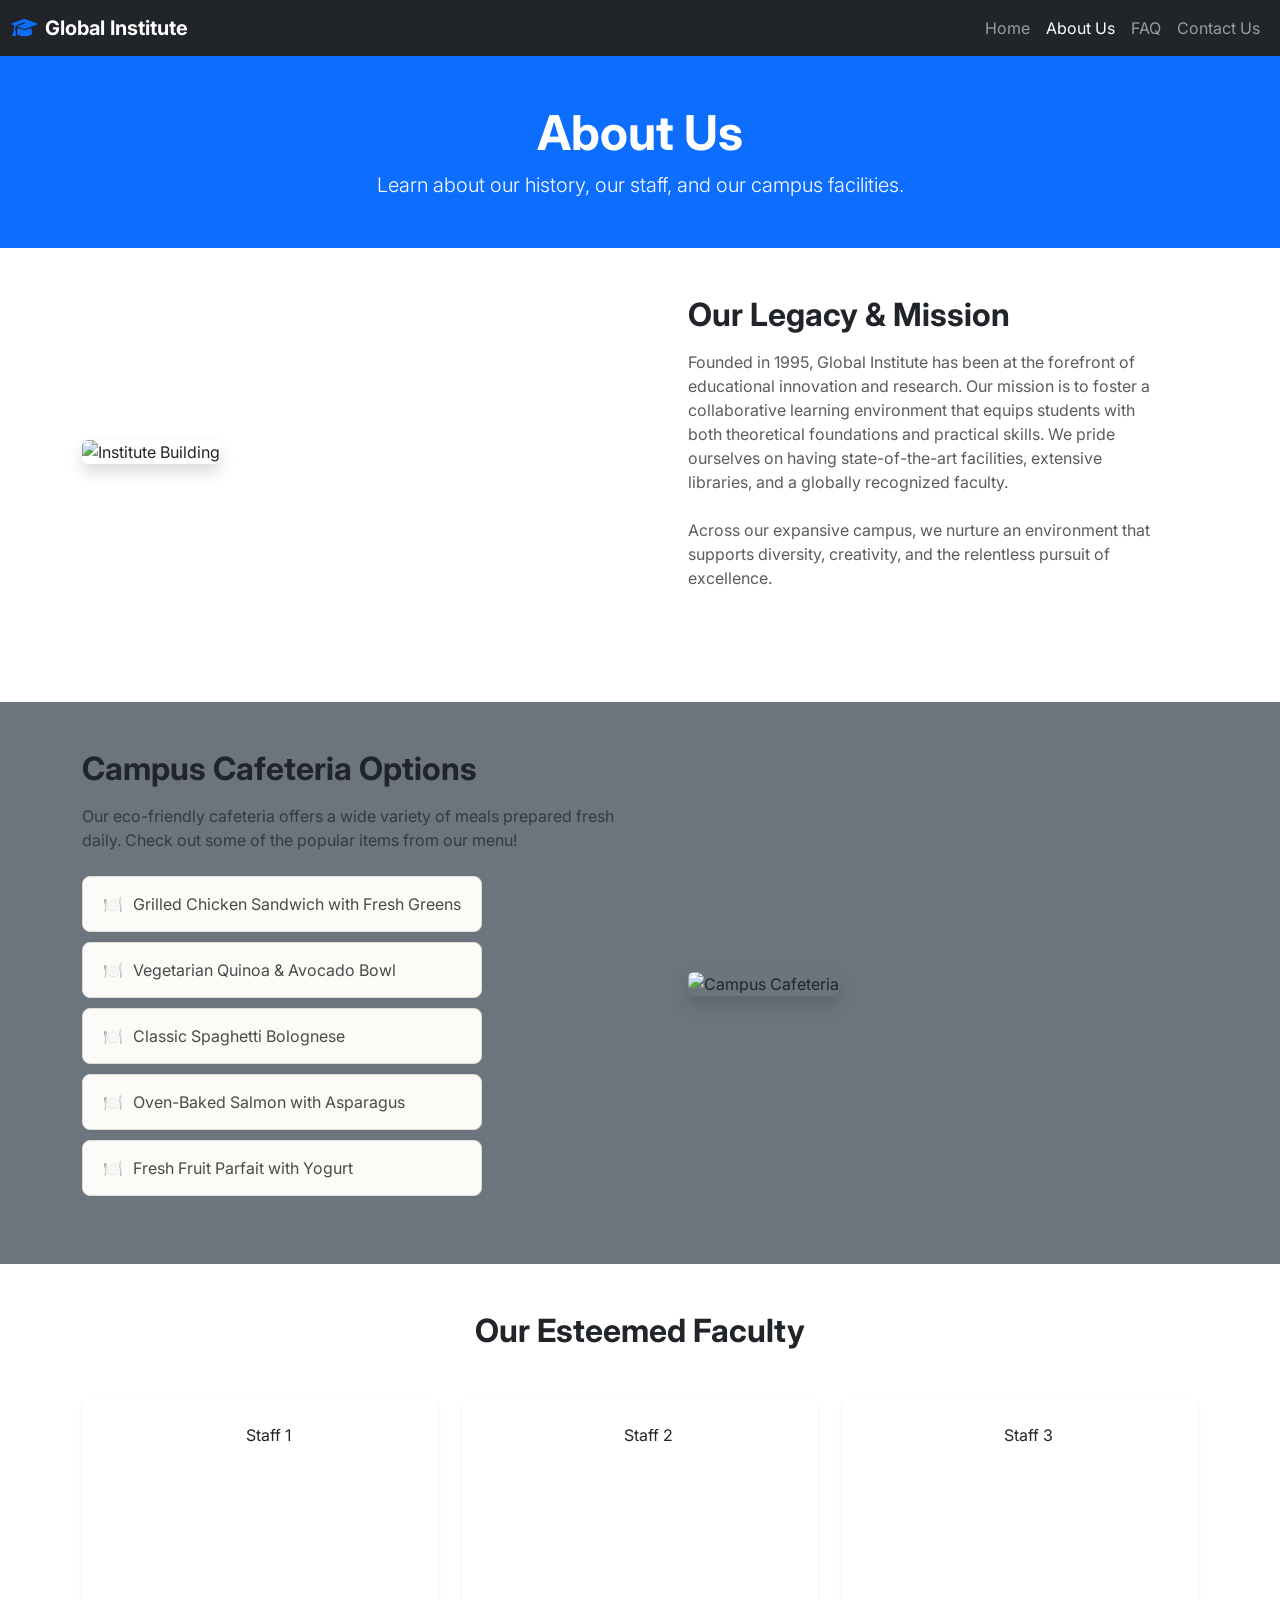
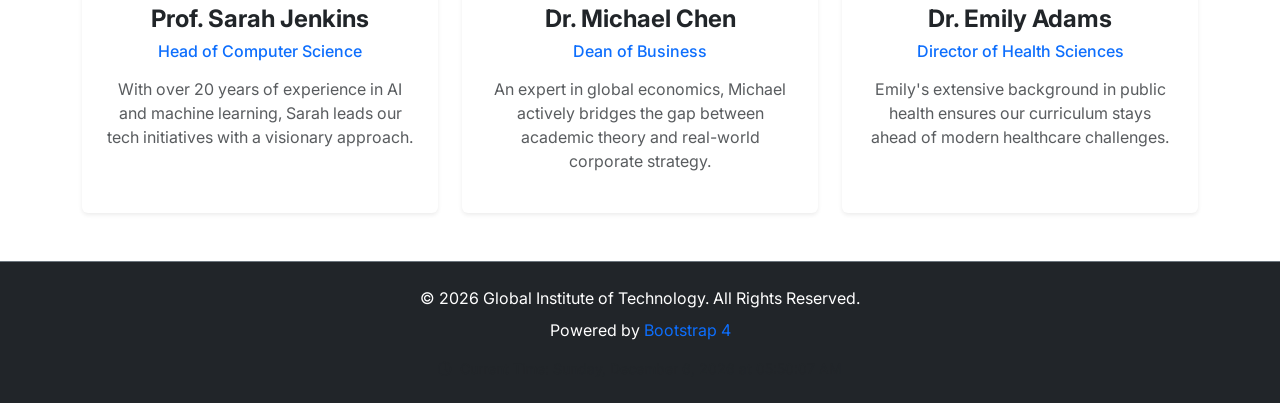
==== about.html @ 992102ea "project done" ====
<!DOCTYPE html>
<html lang="en">
<head>
    <meta charset="UTF-8">
    <meta name="viewport" content="width=device-width, initial-scale=1.0">
    <title>About Us | Global Institute of Technology</title>
    <!-- Bootstrap CSS -->
    <link href="https://cdn.jsdelivr.net/npm/bootstrap@5.3.2/dist/css/bootstrap.min.css" rel="stylesheet">
    <!-- FontAwesome for Icons -->
    <link rel="stylesheet" href="https://cdnjs.cloudflare.com/ajax/libs/font-awesome/6.4.2/css/all.min.css">
    <!-- Custom CSS -->
    <link rel="stylesheet" href="assets/css/style.css">
</head>
<body>

    <!-- Navigation Menu -->
    <nav class="navbar navbar-expand-lg navbar-dark bg-dark">
        <div class="container-fluid">
            <a class="navbar-brand fw-bold" href="index.html">
                <i class="fa-solid fa-graduation-cap me-2 text-primary"></i>Global Institute
            </a>
            <button class="navbar-toggler" type="button" data-bs-toggle="collapse" data-bs-target="#mainNav" aria-controls="mainNav" aria-expanded="false" aria-label="Toggle navigation">
                <span class="navbar-toggler-icon"></span>
            </button>
            <div class="collapse navbar-collapse" id="mainNav">
                <ul class="navbar-nav ms-auto mb-2 mb-lg-0">
                    <li class="nav-item">
                        <a class="nav-link" href="index.html">Home</a>
                    </li>
                    <li class="nav-item">
                        <a class="nav-link active" href="about.html">About Us</a>
                    </li>
                    <li class="nav-item">
                        <a class="nav-link" href="faq.html">FAQ</a>
                    </li>
                    <li class="nav-item">
                        <a class="nav-link" href="contact.html">Contact Us</a>
                    </li>
                </ul>
            </div>
        </div>
    </nav>

    <main>
        <!-- Page Header -->
        <div class="bg-primary text-white py-5 text-center">
            <div class="container">
                <h1 class="display-5 fw-bold">About Us</h1>
                <p class="lead mb-0">Learn about our history, our staff, and our campus facilities.</p>
            </div>
        </div>

        <!-- About Institute Section -->
        <section class="py-5">
            <div class="container">
                <div class="row align-items-center mb-5">
                    <div class="col-lg-6 mb-4 mb-lg-0">
                        <img src="https://images.unsplash.com/photo-1541829070764-84a7d30dd3f3?ixlib=rb-4.0.3&auto=format&fit=crop&w=800&q=80" alt="Institute Building" class="img-fluid rounded shadow">
                    </div>
                    <div class="col-lg-6 px-lg-5">
                        <h2 class="fw-bold mb-3">Our Legacy & Mission</h2>
                        <p class="text-muted mb-4">
                            Founded in 1995, Global Institute has been at the forefront of educational innovation and research. 
                            Our mission is to foster a collaborative learning environment that equips students with both theoretical 
                            foundations and practical skills. We pride ourselves on having state-of-the-art facilities, extensive 
                            libraries, and a globally recognized faculty.
                        </p>
                        <p class="text-muted">
                            Across our expansive campus, we nurture an environment that supports diversity, creativity, and the relentless 
                            pursuit of excellence.
                        </p>
                    </div>
                </div>
            </div>
        </section>

        <!-- Cafeteria & Custom CSS Food List -->
        <section class="py-5 bg-secondary">
            <div class="container">
                <div class="row align-items-center">
                    <div class="col-lg-6 px-lg-5 order-lg-2 mb-4 mb-lg-0">
                        <img src="https://images.unsplash.com/photo-1555939594-58d7cb561ad1?ixlib=rb-4.0.3&auto=format&fit=crop&w=800&q=80" alt="Campus Cafeteria" class="img-fluid rounded shadow">
                    </div>
                    <div class="col-lg-6 order-lg-1">
                        <h2 class="fw-bold mb-3">Campus Cafeteria Options</h2>
                        <p class="text-muted mb-4">
                            Our eco-friendly cafeteria offers a wide variety of meals prepared fresh daily. Check out some of the popular items from our menu!
                        </p>
                        <!-- Unordered List of Food Items without framework assistance -->
                        <ul class="food-list">
                            <li>Grilled Chicken Sandwich with Fresh Greens</li>
                            <li>Vegetarian Quinoa & Avocado Bowl</li>
                            <li>Classic Spaghetti Bolognese</li>
                            <li>Oven-Baked Salmon with Asparagus</li>
                            <li>Fresh Fruit Parfait with Yogurt</li>
                        </ul>
                    </div>
                </div>
            </div>
        </section>

        <!-- Staff Profiles Section -->
        <section class="py-5">
            <div class="container">
                <h2 class="text-center fw-bold mb-5">Our Esteemed Faculty</h2>
                <div class="row g-4 text-center">
                    <!-- Staff 1 -->
                    <div class="col-md-4">
                        <div class="card h-100 border-0 shadow-sm py-4">
                            <img src="https://images.unsplash.com/photo-1573496359142-b8d87734a5a2?ixlib=rb-4.0.3&auto=format&fit=crop&w=300&q=80" alt="Staff 1" class="rounded-circle mx-auto mb-3" style="width: 150px; height: 150px; object-fit: cover;">
                            <div class="card-body">
                                <h4 class="card-title fw-bold">Prof. Sarah Jenkins</h4>
                                <h6 class="text-primary mb-3">Head of Computer Science</h6>
                                <p class="card-text text-muted px-2">With over 20 years of experience in AI and machine learning, Sarah leads our tech initiatives with a visionary approach.</p>
                            </div>
                        </div>
                    </div>
                    <!-- Staff 2 -->
                    <div class="col-md-4">
                        <div class="card h-100 border-0 shadow-sm py-4">
                            <img src="https://images.unsplash.com/photo-1564564321837-a57b7070ac4f?ixlib=rb-4.0.3&auto=format&fit=crop&w=300&q=80" alt="Staff 2" class="rounded-circle mx-auto mb-3" style="width: 150px; height: 150px; object-fit: cover;">
                            <div class="card-body">
                                <h4 class="card-title fw-bold">Dr. Michael Chen</h4>
                                <h6 class="text-primary mb-3">Dean of Business</h6>
                                <p class="card-text text-muted px-2">An expert in global economics, Michael actively bridges the gap between academic theory and real-world corporate strategy.</p>
                            </div>
                        </div>
                    </div>
                    <!-- Staff 3 -->
                    <div class="col-md-4">
                        <div class="card h-100 border-0 shadow-sm py-4">
                            <img src="https://images.unsplash.com/photo-1580820267682-426da823d514?ixlib=rb-4.0.3&auto=format&fit=crop&w=300&q=80" alt="Staff 3" class="rounded-circle mx-auto mb-3" style="width: 150px; height: 150px; object-fit: cover;">
                            <div class="card-body">
                                <h4 class="card-title fw-bold">Dr. Emily Adams</h4>
                                <h6 class="text-primary mb-3">Director of Health Sciences</h6>
                                <p class="card-text text-muted px-2">Emily's extensive background in public health ensures our curriculum stays ahead of modern healthcare challenges.</p>
                            </div>
                        </div>
                    </div>
                </div>
            </div>
        </section>
    </main>

    <!-- Footer -->
    <footer class="bg-dark text-white py-4 mt-auto border-top border-secondary">
        <div class="container text-center">
            <p class="mb-2">&copy; 2026 Global Institute of Technology. All Rights Reserved.</p>
            <p class="mb-2">Powered by <a href="" target="_blank" class="text-primary text-decoration-none">Bootstrap 4</a></p>
            <div class="mt-3 text-muted small">
                <i class="fa-regular fa-clock me-1"></i> Current Time: <span id="current-datetime"></span>
            </div>
        </div>
    </footer>

    <!-- Bootstrap Bundle -->
    <script src="https://cdn.jsdelivr.net/npm/bootstrap@5.3.2/dist/js/bootstrap.bundle.min.js"></script>
    <script src="assets/js/main.js"></script>
</body>
</html>
---- assets/css/style.css ----
/* Google Fonts */
@import url('https://fonts.googleapis.com/css2?family=Inter:wght@300;400;500;600;700&display=swap');

:root {
  --primary-color: #0d6efd;
  --primary-hover: #0b5ed7;
  --secondary-color: #f8f9fa;
  --text-dark: #212529;
  --text-muted: #6c757d;
  --transition-speed: 0.3s;
}

body {
  font-family: 'Inter', sans-serif;
  color: var(--text-dark);
  display: flex;
  flex-direction: column;
  min-height: 100vh;
}

main {
  flex: 1;
}

/* Navbar Hover Effect */
.navbar-nav .nav-link {
  position: relative;
  transition: color var(--transition-speed);
}

.navbar-nav .nav-link::after {
  content: '';
  position: absolute;
  width: 0;
  height: 2px;
  display: block;
  margin-top: 5px;
  right: 0;
  background: var(--primary-color);
  transition: width var(--transition-speed) ease;
}

.navbar-nav .nav-link:hover::after {
  width: 100%;
  left: 0;
  background: var(--primary-color);
}

/* Hero Banner */
.hero-banner {
  background: linear-gradient(rgba(0,0,0,0.6), rgba(0,0,0,0.6)), url('https://images.unsplash.com/photo-1523050854058-8df90110c9f1?ixlib=rb-4.0.3&auto=format&fit=crop&w=1920&q=80') no-repeat center center/cover;
  color: white;
  padding: 120px 0;
  text-align: center;
}

/* Cards Hover effects */
.card {
  transition: transform var(--transition-speed), box-shadow var(--transition-speed);
  border: none;
  box-shadow: 0 4px 6px rgba(0,0,0,0.05);
}

.card:hover {
  transform: translateY(-5px);
  box-shadow: 0 10px 20px rgba(0,0,0,0.1);
}

/* Gallery Images */
.gallery-img {
  width: 100%;
  height: 250px;
  object-fit: cover;
  border-radius: 8px;
  transition: transform var(--transition-speed);
}
.gallery-item {
  overflow: hidden;
  border-radius: 8px;
}
.gallery-item:hover .gallery-img {
  transform: scale(1.05);
}

/* Custom Unordered List (Food Items) - Without Framework Help */
.food-list {
  list-style-type: none;
  padding: 0;
  margin: 20px 0;
  max-width: 400px;
}

.food-list li {
  background-color: #fdfbf7;
  border: 1px solid #e0dcd3;
  border-radius: 8px;
  padding: 15px 20px;
  margin-bottom: 10px;
  font-size: 16px;
  color: #4a4a4a;
  transition: all 0.3s ease-in-out;
  cursor: pointer;
  position: relative;
  overflow: hidden;
}

.food-list li::before {
  content: '🍽️';
  margin-right: 10px;
}

.food-list li:hover {
  background-color: #ffe8cc;
  border-color: #ffa94d;
  color: #d9480f;
  transform: translateX(5px);
  box-shadow: 2px 4px 8px rgba(0, 0, 0, 0.05);
}

/* FAQ Styles */
.faq-container {
  max-width: 800px;
  margin: 0 auto;
}

.faq-item {
  background-color: #fff;
  border: 1px solid #e5e7eb;
  border-radius: 8px;
  margin-bottom: 15px;
  overflow: hidden;
}

.faq-question {
  width: 100%;
  text-align: left;
  padding: 20px;
  font-size: 1.1rem;
  font-weight: 600;
  background: none;
  border: none;
  cursor: pointer;
  display: flex;
  justify-content: space-between;
  align-items: center;
  transition: background-color 0.2s;
}

.faq-question:hover {
  background-color: #f8f9fa;
}

.faq-icon {
  transition: transform 0.3s ease;
}

.faq-item.active .faq-icon {
  transform: rotate(180deg);
}

.faq-answer {
  max-height: 0;
  overflow: hidden;
  transition: max-height 0.4s ease;
}

.faq-answer-content {
  padding: 0 20px 20px;
  color: var(--text-muted);
}
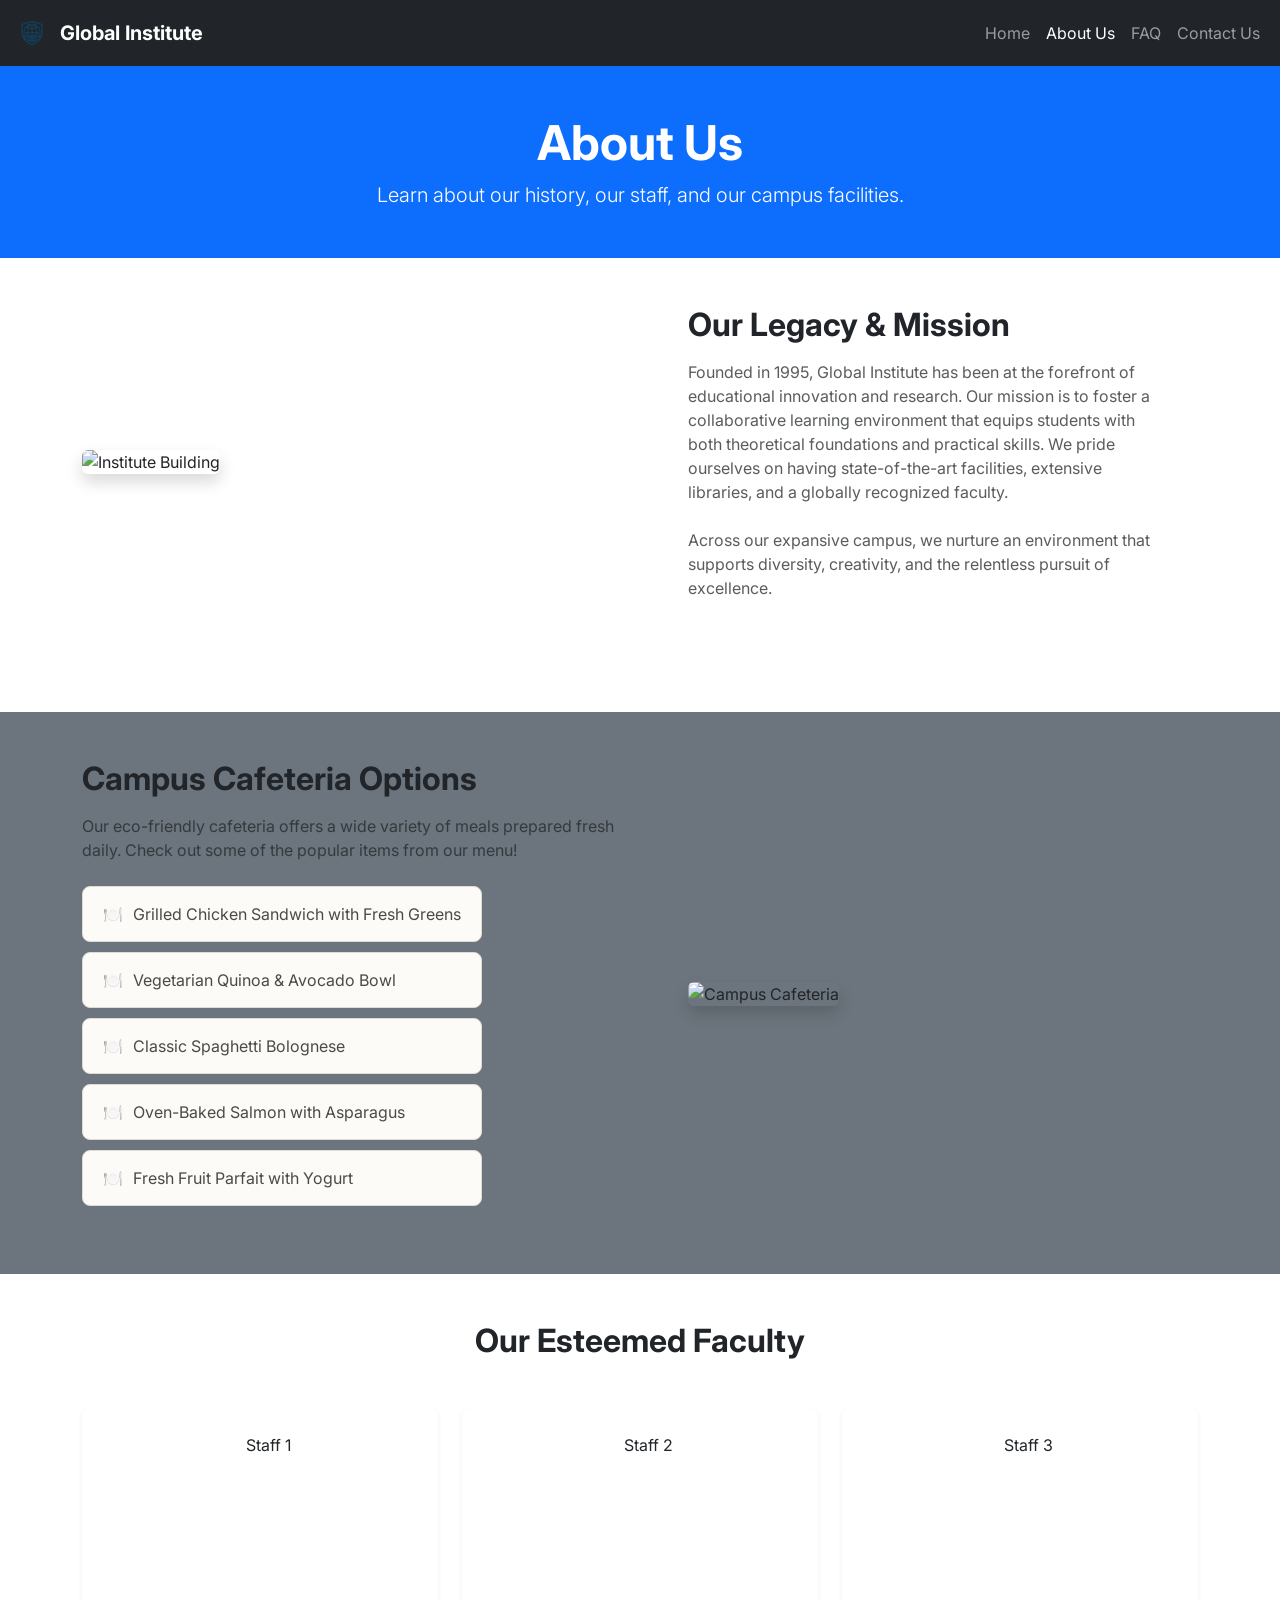
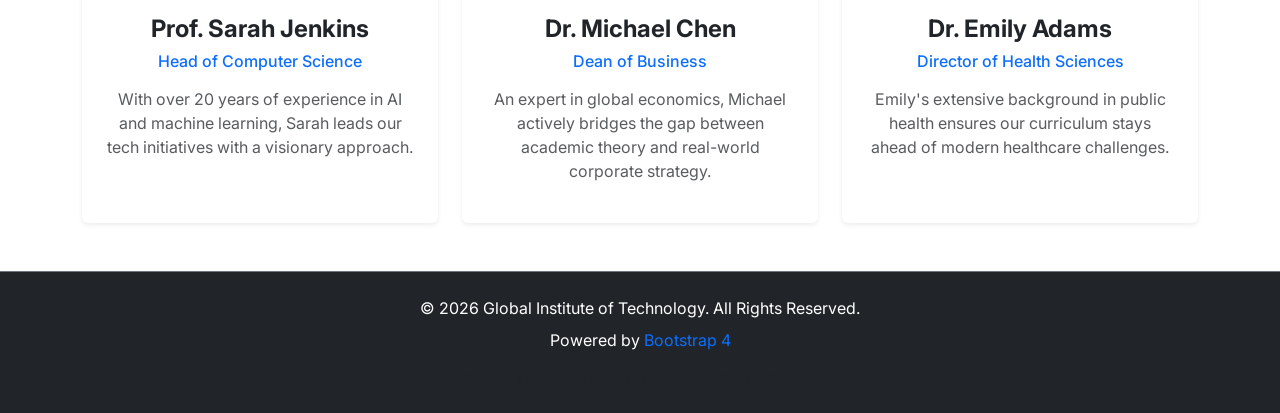
==== commit 3a47588e: "project done" ====
--- a/about.html
+++ b/about.html
@@ -16,8 +16,9 @@
     <!-- Navigation Menu -->
     <nav class="navbar navbar-expand-lg navbar-dark bg-dark">
         <div class="container-fluid">
-            <a class="navbar-brand fw-bold" href="index.html">
-                <i class="fa-solid fa-graduation-cap me-2 text-primary"></i>Global Institute
+            <a class="navbar-brand fw-bold d-flex align-items-center" href="index.html">
+                <img src="assets/img/logo.png" alt="Global Institute Logo" class="me-2" style="width: 40px; height: 40px; object-fit: contain;">
+                Global Institute
             </a>
             <button class="navbar-toggler" type="button" data-bs-toggle="collapse" data-bs-target="#mainNav" aria-controls="mainNav" aria-expanded="false" aria-label="Toggle navigation">
                 <span class="navbar-toggler-icon"></span>
--- a/assets/css/style.css
+++ b/assets/css/style.css
@@ -48,7 +48,7 @@
 
 /* Hero Banner */
 .hero-banner {
-  background: linear-gradient(rgba(0,0,0,0.6), rgba(0,0,0,0.6)), url('https://images.unsplash.com/photo-1523050854058-8df90110c9f1?ixlib=rb-4.0.3&auto=format&fit=crop&w=1920&q=80') no-repeat center center/cover;
+  background: linear-gradient(rgba(0,0,0,0.6), rgba(0,0,0,0.6)), url('../img/hero-banner.png') no-repeat center center/cover;
   color: white;
   padding: 120px 0;
   text-align: center;
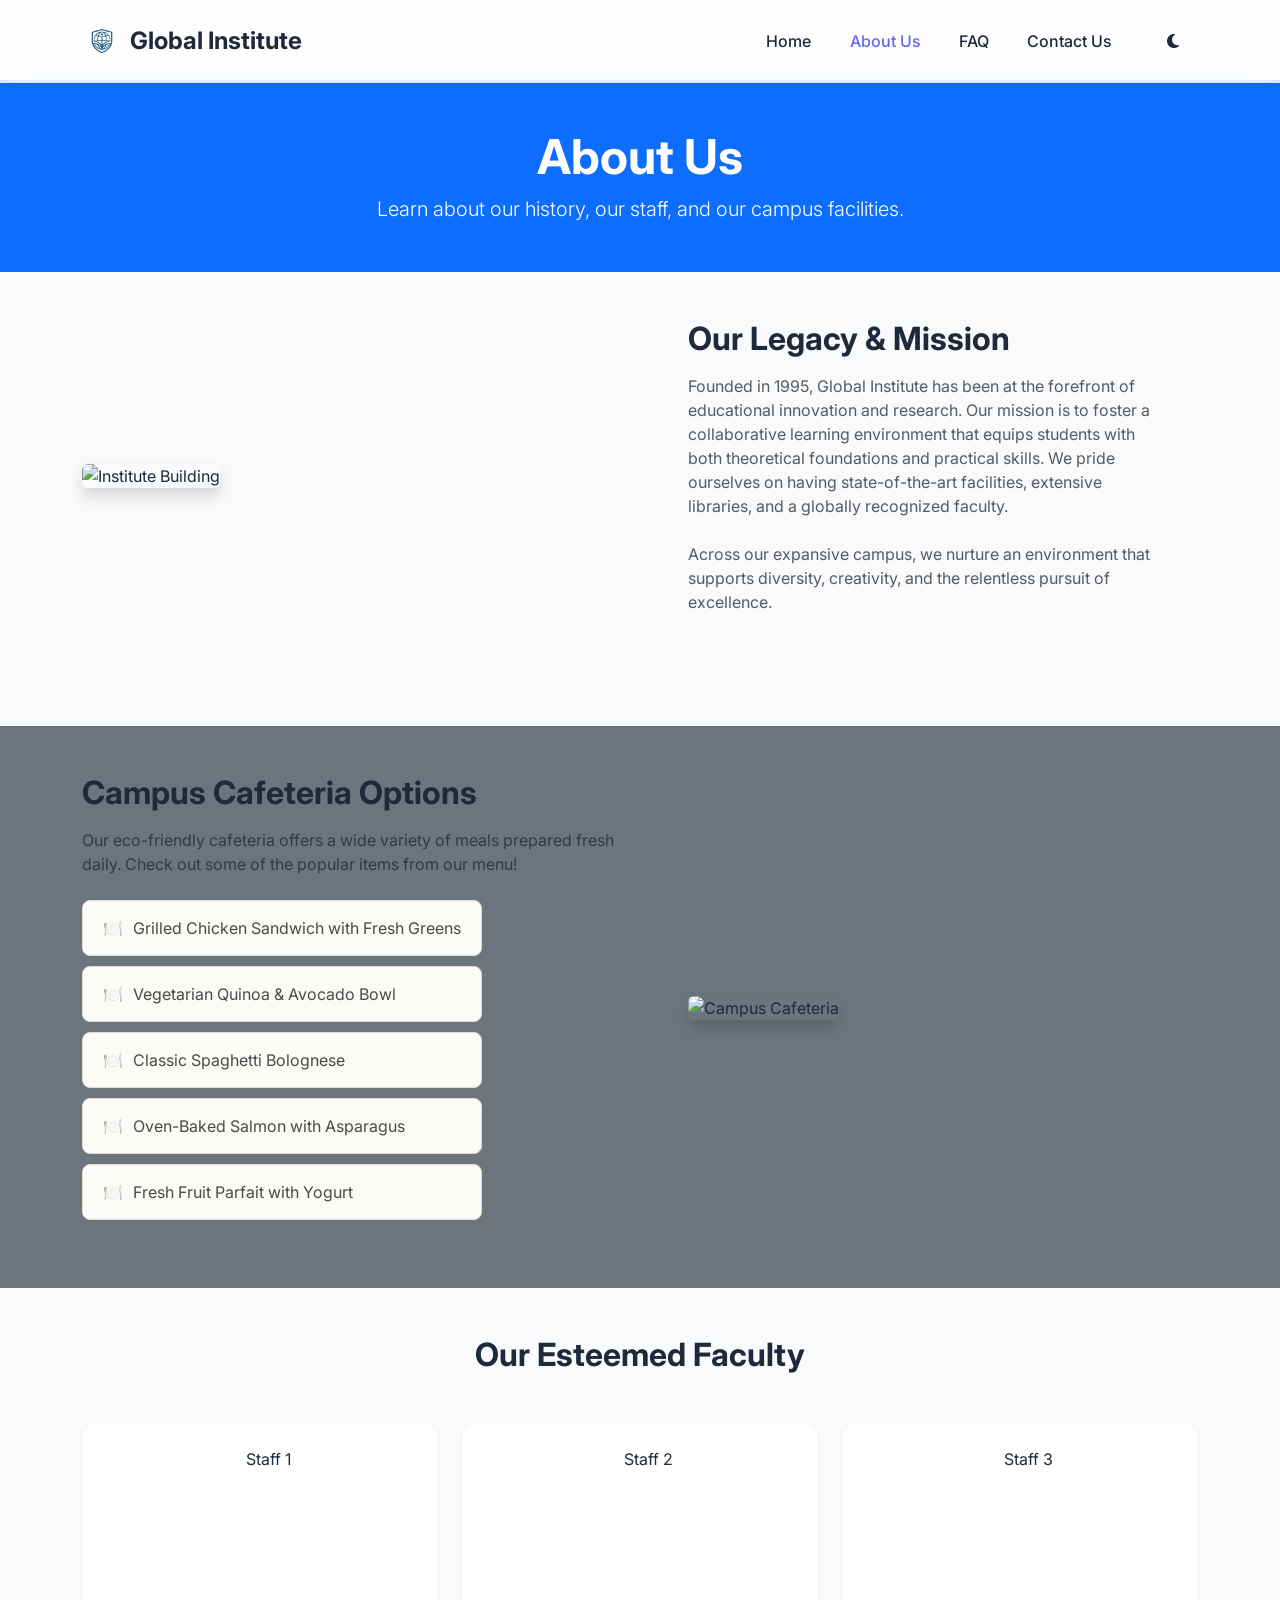
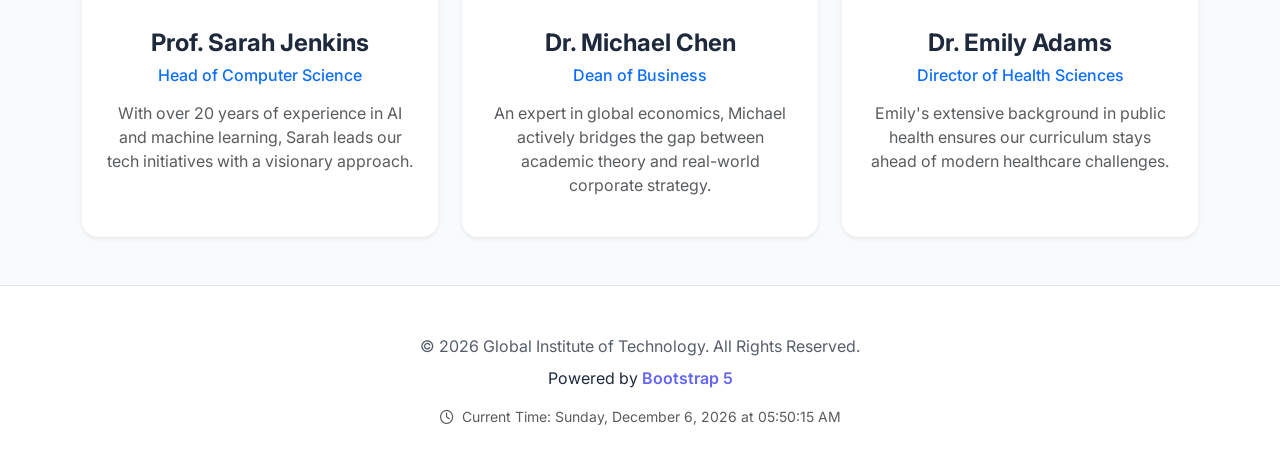
==== commit 155fd95d: "feat: implement glassmorphic navigation, dark mode toggle, and hero carousel with new assets" ====
--- a/about.html
+++ b/about.html
@@ -14,17 +14,18 @@
 <body>
 
     <!-- Navigation Menu -->
-    <nav class="navbar navbar-expand-lg navbar-dark bg-dark">
-        <div class="container-fluid">
+    <!-- Navigation Menu (Glassmorphic) -->
+    <nav class="navbar navbar-expand-lg fixed-top shadow-sm">
+        <div class="container">
             <a class="navbar-brand fw-bold d-flex align-items-center" href="index.html">
                 <img src="assets/img/logo.png" alt="Global Institute Logo" class="me-2" style="width: 40px; height: 40px; object-fit: contain;">
-                Global Institute
+                <span>Global Institute</span>
             </a>
-            <button class="navbar-toggler" type="button" data-bs-toggle="collapse" data-bs-target="#mainNav" aria-controls="mainNav" aria-expanded="false" aria-label="Toggle navigation">
+            <button class="navbar-toggler border-0 shadow-none" type="button" data-bs-toggle="collapse" data-bs-target="#mainNav" aria-controls="mainNav" aria-expanded="false" aria-label="Toggle navigation">
                 <span class="navbar-toggler-icon"></span>
             </button>
             <div class="collapse navbar-collapse" id="mainNav">
-                <ul class="navbar-nav ms-auto mb-2 mb-lg-0">
+                <ul class="navbar-nav ms-auto align-items-center">
                     <li class="nav-item">
                         <a class="nav-link" href="index.html">Home</a>
                     </li>
@@ -36,6 +37,12 @@
                     </li>
                     <li class="nav-item">
                         <a class="nav-link" href="contact.html">Contact Us</a>
+                    </li>
+                    <!-- Dark Mode Toggle -->
+                    <li class="nav-item ms-lg-3">
+                        <button id="theme-toggle" class="btn btn-link nav-link text-decoration-none border-0" aria-label="Toggle Dark Mode">
+                            <i class="fas fa-moon"></i>
+                        </button>
                     </li>
                 </ul>
             </div>
@@ -144,10 +151,10 @@
     </main>
 
     <!-- Footer -->
-    <footer class="bg-dark text-white py-4 mt-auto border-top border-secondary">
+    <footer class="py-5 mt-auto">
         <div class="container text-center">
-            <p class="mb-2">&copy; 2026 Global Institute of Technology. All Rights Reserved.</p>
-            <p class="mb-2">Powered by <a href="" target="_blank" class="text-primary text-decoration-none">Bootstrap 4</a></p>
+            <p class="mb-2 opacity-75">&copy; 2026 Global Institute of Technology. All Rights Reserved.</p>
+            <p class="mb-2">Powered by <a href="https://getbootstrap.com/" target="_blank" class="footer-link">Bootstrap 5</a></p>
             <div class="mt-3 text-muted small">
                 <i class="fa-regular fa-clock me-1"></i> Current Time: <span id="current-datetime"></span>
             </div>
--- a/assets/css/style.css
+++ b/assets/css/style.css
@@ -1,25 +1,84 @@
 /* Google Fonts */
-@import url('https://fonts.googleapis.com/css2?family=Inter:wght@300;400;500;600;700&display=swap');
+@import url('https://fonts.googleapis.com/css2?family=Inter:wght@300;400;500;600;700&family=Dancing+Script:wght@700&display=swap');
 
 :root {
-  --primary-color: #0d6efd;
-  --primary-hover: #0b5ed7;
-  --secondary-color: #f8f9fa;
-  --text-dark: #212529;
-  --text-muted: #6c757d;
+  /* Light Mode Variables */
+  --primary-color: #6366f1;
+  --primary-hover: #4f46e5;
+  --secondary-bg: #f8fafc;
+  --card-bg: #ffffff;
+  --text-main: #1e293b;
+  --text-muted: #64748b;
+  --nav-bg: rgba(255, 255, 255, 0.8);
+  --border-color: #e2e8f0;
+  --accent-color: #f59e0b;
+  --shadow-sm: 0 4px 6px -1px rgb(0 0 0 / 0.1);
+  --shadow-md: 0 10px 15px -3px rgb(0 0 0 / 0.1);
   --transition-speed: 0.3s;
+}
+
+[data-theme="dark"] {
+  /* Dark Mode Variables */
+  --primary-color: #818cf8;
+  --primary-hover: #6366f1;
+  --secondary-bg: #0f172a;
+  --card-bg: #1e293b;
+  --text-main: #f1f5f9;
+  --text-muted: #94a3b8;
+  --nav-bg: rgba(15, 23, 42, 0.8);
+  --border-color: #334155;
+  --shadow-sm: 0 4px 6px -1px rgb(0 0 0 / 0.3);
+  --shadow-md: 0 10px 15px -3px rgb(0 0 0 / 0.5);
 }
 
 body {
   font-family: 'Inter', sans-serif;
-  color: var(--text-dark);
+  color: var(--text-main);
+  background-color: var(--secondary-bg);
+  transition: background-color var(--transition-speed), color var(--transition-speed);
   display: flex;
   flex-direction: column;
   min-height: 100vh;
+  padding-top: 80px; /* Space for fixed navbar */
 }
 
 main {
   flex: 1;
+}
+
+/* Glassmorphic Navbar */
+.navbar {
+  backdrop-filter: blur(12px);
+  -webkit-backdrop-filter: blur(12px);
+  background-color: var(--nav-bg) !important;
+  border-bottom: 1px solid var(--border-color);
+  transition: all var(--transition-speed);
+  padding: 1rem 0;
+}
+
+.navbar.scrolled {
+  padding: 0.7rem 0;
+  box-shadow: var(--shadow-md);
+}
+
+.navbar-brand {
+  color: var(--text-main) !important;
+  font-size: 1.5rem;
+}
+
+.navbar-nav .nav-link {
+  color: var(--text-main) !important;
+  font-weight: 500;
+  padding: 0.5rem 1.2rem !important;
+  transition: color var(--transition-speed);
+}
+
+.navbar-nav .nav-link.active {
+  color: var(--primary-color) !important;
+}
+
+.navbar-nav .nav-link:hover {
+  color: var(--primary-color) !important;
 }
 
 /* Navbar Hover Effect */
@@ -46,24 +105,75 @@
   background: var(--primary-color);
 }
 
-/* Hero Banner */
-.hero-banner {
-  background: linear-gradient(rgba(0,0,0,0.6), rgba(0,0,0,0.6)), url('../img/hero-banner.png') no-repeat center center/cover;
-  color: white;
-  padding: 120px 0;
-  text-align: center;
-}
-
-/* Cards Hover effects */
+/* Hero Carousel Styling */
+.carousel-img {
+  height: 600px;
+  object-fit: cover;
+}
+
+.carousel-item {
+  position: relative;
+}
+
+/* Dark overlay for text readability */
+.carousel-item::after {
+  content: "";
+  position: absolute;
+  top: 0;
+  left: 0;
+  width: 100%;
+  height: 100%;
+  background: linear-gradient(rgba(0,0,0,0.5), rgba(0,0,0,0.5));
+}
+
+.carousel-caption {
+  z-index: 10;
+  bottom: 25%;
+}
+
+@media (max-width: 768px) {
+  .carousel-img {
+    height: 400px;
+  }
+  .carousel-caption {
+    bottom: 15%;
+  }
+}
+
+/* Cards Styling */
 .card {
-  transition: transform var(--transition-speed), box-shadow var(--transition-speed);
-  border: none;
-  box-shadow: 0 4px 6px rgba(0,0,0,0.05);
+  background-color: var(--card-bg);
+  color: var(--text-main);
+  border: 1px solid var(--border-color);
+  border-radius: 16px;
+  overflow: hidden;
+  transition: transform var(--transition-speed), box-shadow var(--transition-speed), background-color var(--transition-speed);
 }
 
 .card:hover {
-  transform: translateY(-5px);
-  box-shadow: 0 10px 20px rgba(0,0,0,0.1);
+  transform: translateY(-8px);
+  box-shadow: var(--shadow-md);
+}
+
+.card-title {
+  color: var(--text-main);
+}
+
+.card-text {
+  color: var(--text-muted);
+}
+
+.btn-primary {
+  background-color: var(--primary-color);
+  border-color: var(--primary-color);
+  transition: all var(--transition-speed);
+}
+
+.btn-primary:hover {
+  background-color: var(--primary-hover);
+  border-color: var(--primary-hover);
+  transform: translateY(-2px);
+  box-shadow: 0 4px 12px rgba(99, 102, 241, 0.4);
 }
 
 /* Gallery Images */
@@ -71,12 +181,13 @@
   width: 100%;
   height: 250px;
   object-fit: cover;
-  border-radius: 8px;
+  border-radius: 12px;
   transition: transform var(--transition-speed);
 }
 .gallery-item {
   overflow: hidden;
-  border-radius: 8px;
+  border-radius: 12px;
+  border: 1px solid var(--border-color);
 }
 .gallery-item:hover .gallery-img {
   transform: scale(1.05);
@@ -124,11 +235,12 @@
 }
 
 .faq-item {
-  background-color: #fff;
-  border: 1px solid #e5e7eb;
-  border-radius: 8px;
+  background-color: var(--card-bg);
+  border: 1px solid var(--border-color);
+  border-radius: 12px;
   margin-bottom: 15px;
   overflow: hidden;
+  transition: background-color var(--transition-speed);
 }
 
 .faq-question {
@@ -139,6 +251,7 @@
   font-weight: 600;
   background: none;
   border: none;
+  color: var(--text-main);
   cursor: pointer;
   display: flex;
   justify-content: space-between;
@@ -147,11 +260,12 @@
 }
 
 .faq-question:hover {
-  background-color: #f8f9fa;
+  background-color: rgba(99, 102, 241, 0.05);
 }
 
 .faq-icon {
   transition: transform 0.3s ease;
+  color: var(--primary-color);
 }
 
 .faq-item.active .faq-icon {
@@ -168,3 +282,121 @@
   padding: 0 20px 20px;
   color: var(--text-muted);
 }
+
+/* Director Message Section */
+.director-section {
+  background-color: var(--card-bg);
+  border-radius: 20px;
+  padding: 60px;
+  box-shadow: var(--shadow-md);
+  position: relative;
+  overflow: hidden;
+  border: 1px solid var(--border-color);
+}
+
+.director-img-container {
+  position: relative;
+  display: inline-block;
+}
+
+.director-img-container::before {
+  content: "";
+  position: absolute;
+  top: -15px;
+  left: -15px;
+  width: 100%;
+  height: 100%;
+  border: 4px solid var(--primary-color);
+  border-radius: 15px;
+  z-index: 0;
+  opacity: 0.3;
+}
+
+.director-img {
+  width: 100%;
+  max-width: 350px;
+  height: 450px;
+  object-fit: cover;
+  object-position: top; /* Ensures the head isn't cut off */
+  border-radius: 15px;
+  position: relative;
+  z-index: 1;
+  box-shadow: 0 15px 35px rgba(0,0,0,0.1);
+}
+
+.quote-icon {
+  font-size: 5rem;
+  color: var(--primary-color);
+  opacity: 0.1;
+  position: absolute;
+  top: 10px;
+  right: 30px;
+}
+
+.director-content {
+  padding-left: 30px;
+}
+
+/* Form Styling */
+.form-control {
+  background-color: var(--secondary-bg);
+  border: 1px solid var(--border-color);
+  color: var(--text-main);
+  border-radius: 10px;
+  padding: 0.75rem 1rem;
+  transition: all var(--transition-speed);
+}
+
+.form-control:focus {
+  background-color: var(--card-bg);
+  color: var(--text-main);
+  border-color: var(--primary-color);
+  box-shadow: 0 0 0 0.25rem rgba(99, 102, 241, 0.25);
+}
+
+.form-label {
+  color: var(--text-main);
+}
+
+/* Footer Styling */
+footer {
+  background-color: var(--card-bg);
+  color: var(--text-main);
+  border-top: 1px solid var(--border-color);
+  transition: background-color var(--transition-speed), color var(--transition-speed);
+}
+
+.footer-link {
+  color: var(--primary-color);
+  text-decoration: none;
+  font-weight: 600;
+}
+
+.footer-link:hover {
+  text-decoration: underline;
+}
+
+.director-signature {
+  font-family: 'Dancing Script', cursive; /* I should add this font or just use a nice serif */
+  font-size: 1.5rem;
+  color: var(--primary-color);
+  margin-top: 20px;
+}
+
+@media (max-width: 768px) {
+  .director-section {
+    padding: 40px 20px;
+    text-align: center;
+  }
+  .director-img {
+    height: 350px;
+    margin-bottom: 40px;
+  }
+  .director-content {
+    padding-left: 0;
+  }
+  .quote-icon {
+    display: none;
+  }
+}
+
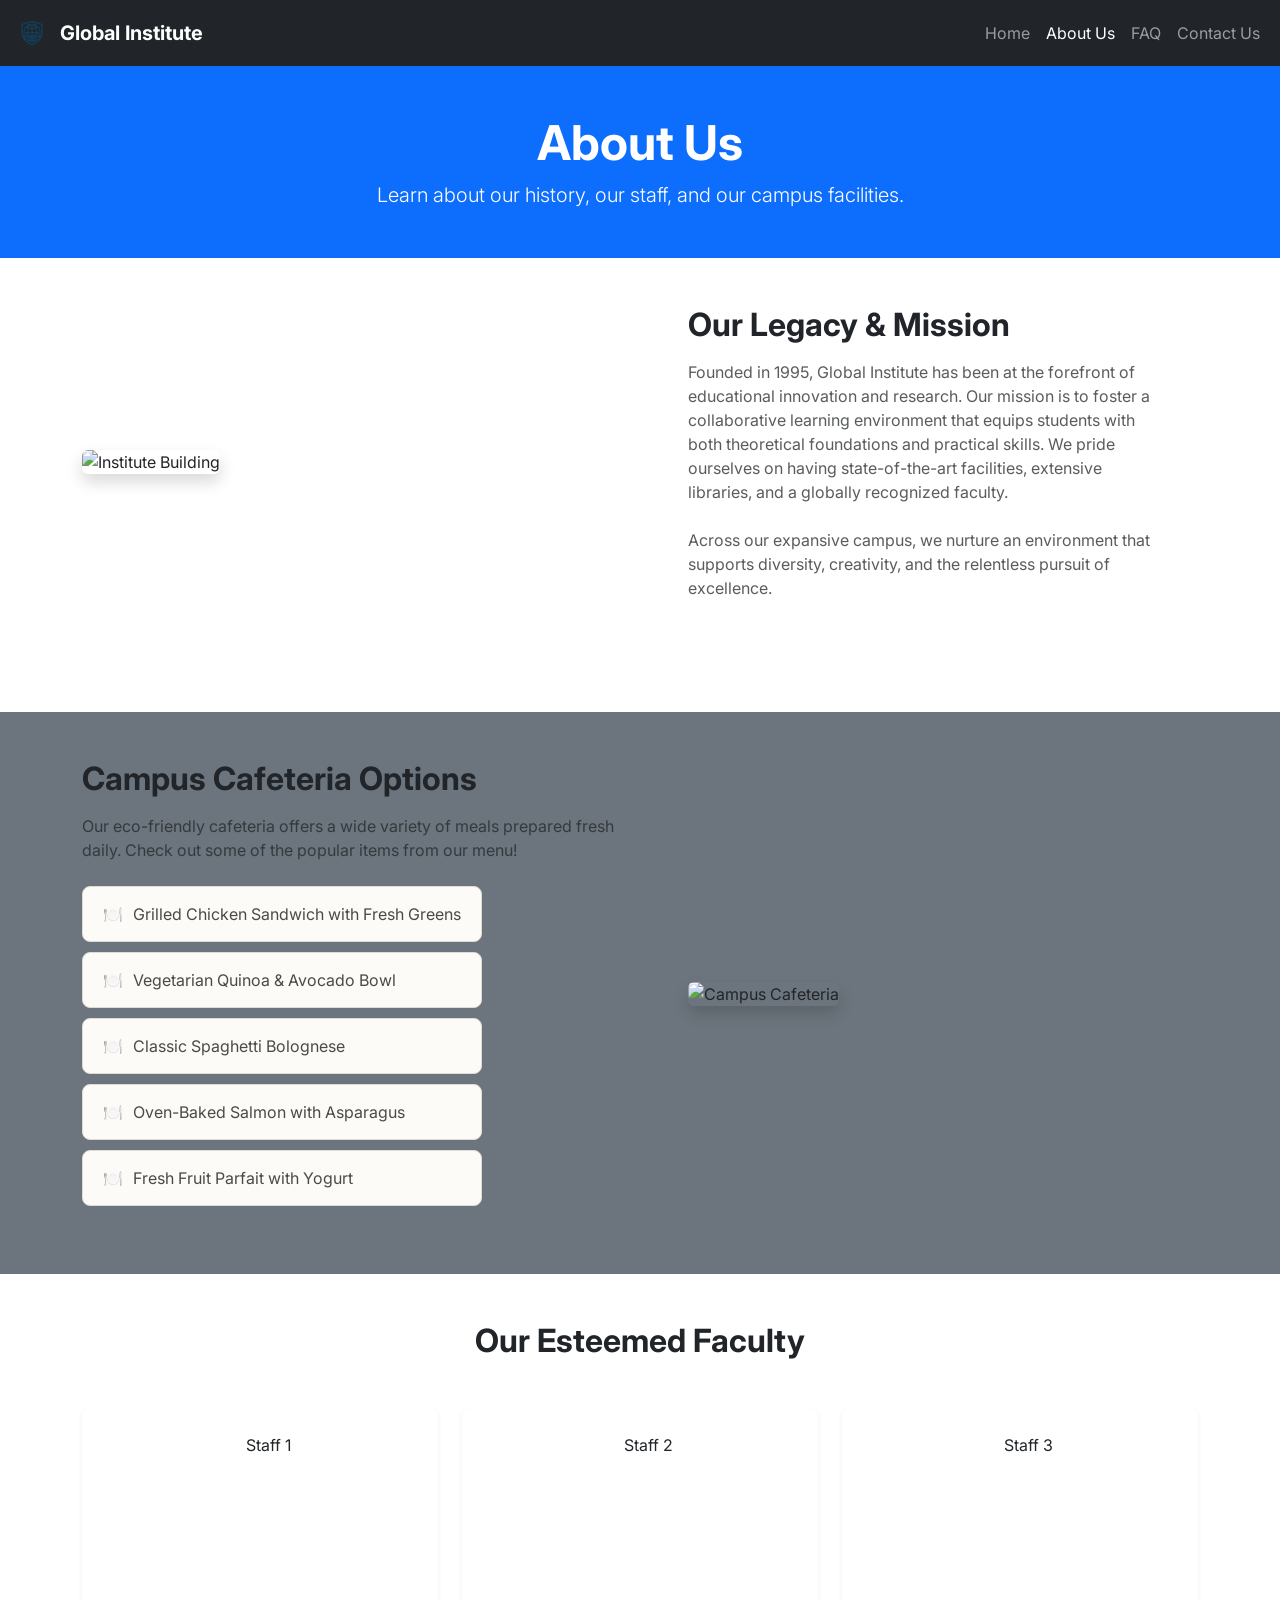
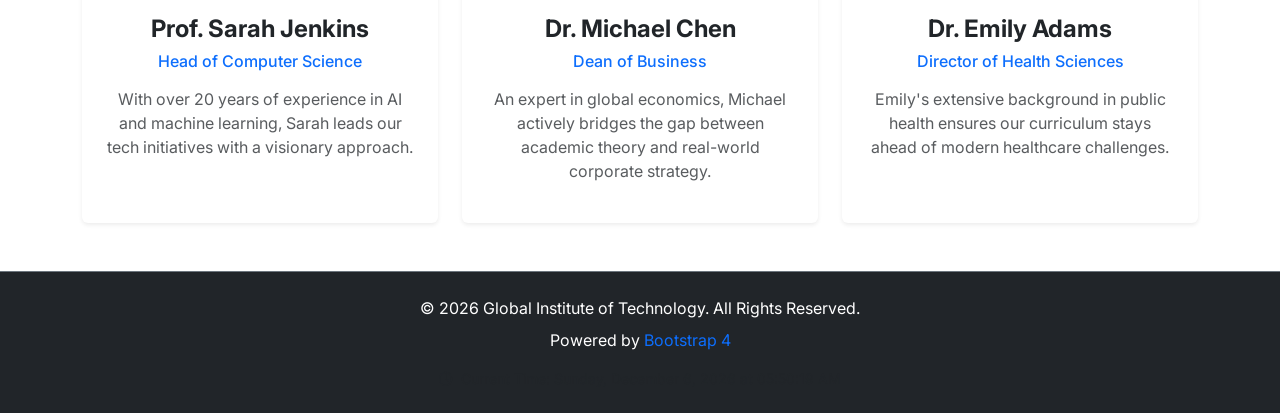
==== commit a7985b44: "refactor: simplify site design by removing dark mode and glassmorphism in favor of standard Bootstra" ====
--- a/about.html
+++ b/about.html
@@ -14,18 +14,17 @@
 <body>
 
     <!-- Navigation Menu -->
-    <!-- Navigation Menu (Glassmorphic) -->
-    <nav class="navbar navbar-expand-lg fixed-top shadow-sm">
-        <div class="container">
+    <nav class="navbar navbar-expand-lg navbar-dark bg-dark">
+        <div class="container-fluid">
             <a class="navbar-brand fw-bold d-flex align-items-center" href="index.html">
                 <img src="assets/img/logo.png" alt="Global Institute Logo" class="me-2" style="width: 40px; height: 40px; object-fit: contain;">
-                <span>Global Institute</span>
+                Global Institute
             </a>
-            <button class="navbar-toggler border-0 shadow-none" type="button" data-bs-toggle="collapse" data-bs-target="#mainNav" aria-controls="mainNav" aria-expanded="false" aria-label="Toggle navigation">
+            <button class="navbar-toggler" type="button" data-bs-toggle="collapse" data-bs-target="#mainNav" aria-controls="mainNav" aria-expanded="false" aria-label="Toggle navigation">
                 <span class="navbar-toggler-icon"></span>
             </button>
             <div class="collapse navbar-collapse" id="mainNav">
-                <ul class="navbar-nav ms-auto align-items-center">
+                <ul class="navbar-nav ms-auto mb-2 mb-lg-0">
                     <li class="nav-item">
                         <a class="nav-link" href="index.html">Home</a>
                     </li>
@@ -37,12 +36,6 @@
                     </li>
                     <li class="nav-item">
                         <a class="nav-link" href="contact.html">Contact Us</a>
-                    </li>
-                    <!-- Dark Mode Toggle -->
-                    <li class="nav-item ms-lg-3">
-                        <button id="theme-toggle" class="btn btn-link nav-link text-decoration-none border-0" aria-label="Toggle Dark Mode">
-                            <i class="fas fa-moon"></i>
-                        </button>
                     </li>
                 </ul>
             </div>
@@ -151,10 +144,10 @@
     </main>
 
     <!-- Footer -->
-    <footer class="py-5 mt-auto">
+    <footer class="bg-dark text-white py-4 mt-auto border-top border-secondary">
         <div class="container text-center">
-            <p class="mb-2 opacity-75">&copy; 2026 Global Institute of Technology. All Rights Reserved.</p>
-            <p class="mb-2">Powered by <a href="https://getbootstrap.com/" target="_blank" class="footer-link">Bootstrap 5</a></p>
+            <p class="mb-2">&copy; 2026 Global Institute of Technology. All Rights Reserved.</p>
+            <p class="mb-2">Powered by <a href="" target="_blank" class="text-primary text-decoration-none">Bootstrap 4</a></p>
             <div class="mt-3 text-muted small">
                 <i class="fa-regular fa-clock me-1"></i> Current Time: <span id="current-datetime"></span>
             </div>
--- a/assets/css/style.css
+++ b/assets/css/style.css
@@ -1,84 +1,25 @@
 /* Google Fonts */
-@import url('https://fonts.googleapis.com/css2?family=Inter:wght@300;400;500;600;700&family=Dancing+Script:wght@700&display=swap');
+@import url('https://fonts.googleapis.com/css2?family=Inter:wght@300;400;500;600;700&display=swap');
 
 :root {
-  /* Light Mode Variables */
-  --primary-color: #6366f1;
-  --primary-hover: #4f46e5;
-  --secondary-bg: #f8fafc;
-  --card-bg: #ffffff;
-  --text-main: #1e293b;
-  --text-muted: #64748b;
-  --nav-bg: rgba(255, 255, 255, 0.8);
-  --border-color: #e2e8f0;
-  --accent-color: #f59e0b;
-  --shadow-sm: 0 4px 6px -1px rgb(0 0 0 / 0.1);
-  --shadow-md: 0 10px 15px -3px rgb(0 0 0 / 0.1);
+  --primary-color: #0d6efd;
+  --primary-hover: #0b5ed7;
+  --secondary-color: #f8f9fa;
+  --text-dark: #212529;
+  --text-muted: #6c757d;
   --transition-speed: 0.3s;
-}
-
-[data-theme="dark"] {
-  /* Dark Mode Variables */
-  --primary-color: #818cf8;
-  --primary-hover: #6366f1;
-  --secondary-bg: #0f172a;
-  --card-bg: #1e293b;
-  --text-main: #f1f5f9;
-  --text-muted: #94a3b8;
-  --nav-bg: rgba(15, 23, 42, 0.8);
-  --border-color: #334155;
-  --shadow-sm: 0 4px 6px -1px rgb(0 0 0 / 0.3);
-  --shadow-md: 0 10px 15px -3px rgb(0 0 0 / 0.5);
 }
 
 body {
   font-family: 'Inter', sans-serif;
-  color: var(--text-main);
-  background-color: var(--secondary-bg);
-  transition: background-color var(--transition-speed), color var(--transition-speed);
+  color: var(--text-dark);
   display: flex;
   flex-direction: column;
   min-height: 100vh;
-  padding-top: 80px; /* Space for fixed navbar */
 }
 
 main {
   flex: 1;
-}
-
-/* Glassmorphic Navbar */
-.navbar {
-  backdrop-filter: blur(12px);
-  -webkit-backdrop-filter: blur(12px);
-  background-color: var(--nav-bg) !important;
-  border-bottom: 1px solid var(--border-color);
-  transition: all var(--transition-speed);
-  padding: 1rem 0;
-}
-
-.navbar.scrolled {
-  padding: 0.7rem 0;
-  box-shadow: var(--shadow-md);
-}
-
-.navbar-brand {
-  color: var(--text-main) !important;
-  font-size: 1.5rem;
-}
-
-.navbar-nav .nav-link {
-  color: var(--text-main) !important;
-  font-weight: 500;
-  padding: 0.5rem 1.2rem !important;
-  transition: color var(--transition-speed);
-}
-
-.navbar-nav .nav-link.active {
-  color: var(--primary-color) !important;
-}
-
-.navbar-nav .nav-link:hover {
-  color: var(--primary-color) !important;
 }
 
 /* Navbar Hover Effect */
@@ -105,75 +46,41 @@
   background: var(--primary-color);
 }
 
-/* Hero Carousel Styling */
-.carousel-img {
-  height: 600px;
-  object-fit: cover;
+/* Simple Slider Style */
+.carousel {
+  margin-bottom: 50px; /* Gap below the slider */
 }
 
-.carousel-item {
-  position: relative;
-}
-
-/* Dark overlay for text readability */
-.carousel-item::after {
-  content: "";
-  position: absolute;
-  top: 0;
-  left: 0;
-  width: 100%;
-  height: 100%;
-  background: linear-gradient(rgba(0,0,0,0.5), rgba(0,0,0,0.5));
+.banner-img {
+  height: 650px;
+  object-fit: cover;
+  filter: brightness(0.7) blur(2px); /* Taller height and clearer image */
 }
 
 .carousel-caption {
-  z-index: 10;
-  bottom: 25%;
+  top: 50%;
+  transform: translateY(-50%);
+  bottom: auto;
 }
 
-@media (max-width: 768px) {
-  .carousel-img {
-    height: 400px;
-  }
-  .carousel-caption {
-    bottom: 15%;
-  }
+.carousel-caption, 
+.carousel-caption h1, 
+.carousel-caption p,
+.carousel-caption * {
+  color: #ffffff !important;
+  text-shadow: none !important;
 }
 
-/* Cards Styling */
+/* Cards Hover effects */
 .card {
-  background-color: var(--card-bg);
-  color: var(--text-main);
-  border: 1px solid var(--border-color);
-  border-radius: 16px;
-  overflow: hidden;
-  transition: transform var(--transition-speed), box-shadow var(--transition-speed), background-color var(--transition-speed);
+  transition: transform var(--transition-speed), box-shadow var(--transition-speed);
+  border: none;
+  box-shadow: 0 4px 6px rgba(0,0,0,0.05);
 }
 
 .card:hover {
-  transform: translateY(-8px);
-  box-shadow: var(--shadow-md);
-}
-
-.card-title {
-  color: var(--text-main);
-}
-
-.card-text {
-  color: var(--text-muted);
-}
-
-.btn-primary {
-  background-color: var(--primary-color);
-  border-color: var(--primary-color);
-  transition: all var(--transition-speed);
-}
-
-.btn-primary:hover {
-  background-color: var(--primary-hover);
-  border-color: var(--primary-hover);
-  transform: translateY(-2px);
-  box-shadow: 0 4px 12px rgba(99, 102, 241, 0.4);
+  transform: translateY(-5px);
+  box-shadow: 0 10px 20px rgba(0,0,0,0.1);
 }
 
 /* Gallery Images */
@@ -181,13 +88,12 @@
   width: 100%;
   height: 250px;
   object-fit: cover;
-  border-radius: 12px;
+  border-radius: 8px;
   transition: transform var(--transition-speed);
 }
 .gallery-item {
   overflow: hidden;
-  border-radius: 12px;
-  border: 1px solid var(--border-color);
+  border-radius: 8px;
 }
 .gallery-item:hover .gallery-img {
   transform: scale(1.05);
@@ -235,12 +141,11 @@
 }
 
 .faq-item {
-  background-color: var(--card-bg);
-  border: 1px solid var(--border-color);
-  border-radius: 12px;
+  background-color: #fff;
+  border: 1px solid #e5e7eb;
+  border-radius: 8px;
   margin-bottom: 15px;
   overflow: hidden;
-  transition: background-color var(--transition-speed);
 }
 
 .faq-question {
@@ -251,7 +156,6 @@
   font-weight: 600;
   background: none;
   border: none;
-  color: var(--text-main);
   cursor: pointer;
   display: flex;
   justify-content: space-between;
@@ -260,12 +164,11 @@
 }
 
 .faq-question:hover {
-  background-color: rgba(99, 102, 241, 0.05);
+  background-color: #f8f9fa;
 }
 
 .faq-icon {
   transition: transform 0.3s ease;
-  color: var(--primary-color);
 }
 
 .faq-item.active .faq-icon {
@@ -282,121 +185,3 @@
   padding: 0 20px 20px;
   color: var(--text-muted);
 }
-
-/* Director Message Section */
-.director-section {
-  background-color: var(--card-bg);
-  border-radius: 20px;
-  padding: 60px;
-  box-shadow: var(--shadow-md);
-  position: relative;
-  overflow: hidden;
-  border: 1px solid var(--border-color);
-}
-
-.director-img-container {
-  position: relative;
-  display: inline-block;
-}
-
-.director-img-container::before {
-  content: "";
-  position: absolute;
-  top: -15px;
-  left: -15px;
-  width: 100%;
-  height: 100%;
-  border: 4px solid var(--primary-color);
-  border-radius: 15px;
-  z-index: 0;
-  opacity: 0.3;
-}
-
-.director-img {
-  width: 100%;
-  max-width: 350px;
-  height: 450px;
-  object-fit: cover;
-  object-position: top; /* Ensures the head isn't cut off */
-  border-radius: 15px;
-  position: relative;
-  z-index: 1;
-  box-shadow: 0 15px 35px rgba(0,0,0,0.1);
-}
-
-.quote-icon {
-  font-size: 5rem;
-  color: var(--primary-color);
-  opacity: 0.1;
-  position: absolute;
-  top: 10px;
-  right: 30px;
-}
-
-.director-content {
-  padding-left: 30px;
-}
-
-/* Form Styling */
-.form-control {
-  background-color: var(--secondary-bg);
-  border: 1px solid var(--border-color);
-  color: var(--text-main);
-  border-radius: 10px;
-  padding: 0.75rem 1rem;
-  transition: all var(--transition-speed);
-}
-
-.form-control:focus {
-  background-color: var(--card-bg);
-  color: var(--text-main);
-  border-color: var(--primary-color);
-  box-shadow: 0 0 0 0.25rem rgba(99, 102, 241, 0.25);
-}
-
-.form-label {
-  color: var(--text-main);
-}
-
-/* Footer Styling */
-footer {
-  background-color: var(--card-bg);
-  color: var(--text-main);
-  border-top: 1px solid var(--border-color);
-  transition: background-color var(--transition-speed), color var(--transition-speed);
-}
-
-.footer-link {
-  color: var(--primary-color);
-  text-decoration: none;
-  font-weight: 600;
-}
-
-.footer-link:hover {
-  text-decoration: underline;
-}
-
-.director-signature {
-  font-family: 'Dancing Script', cursive; /* I should add this font or just use a nice serif */
-  font-size: 1.5rem;
-  color: var(--primary-color);
-  margin-top: 20px;
-}
-
-@media (max-width: 768px) {
-  .director-section {
-    padding: 40px 20px;
-    text-align: center;
-  }
-  .director-img {
-    height: 350px;
-    margin-bottom: 40px;
-  }
-  .director-content {
-    padding-left: 0;
-  }
-  .quote-icon {
-    display: none;
-  }
-}
-
